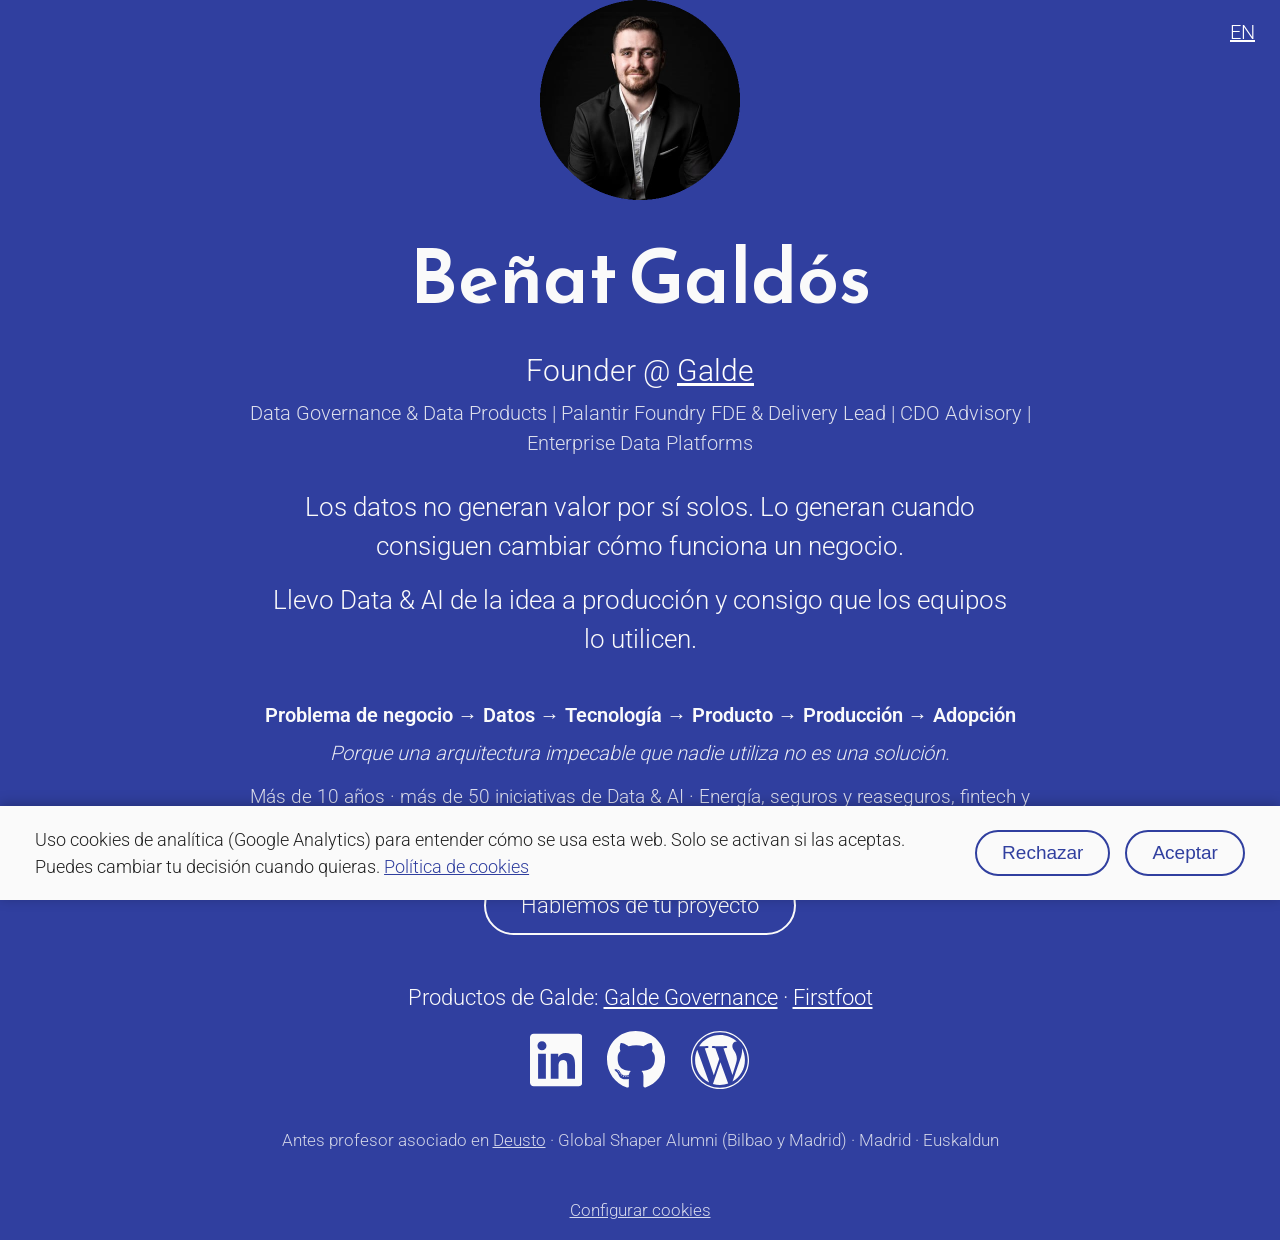
==== es/index.html @ 862dd59a "Update personal microsite" ====
<!DOCTYPE html>
<html lang="es">
	<head>

	<!-- Google Analytics: ahora se carga desde js/cookies.js solo si se aceptan las cookies -->

	<meta charset="utf-8">
	<meta http-equiv="X-UA-Compatible" content="IE=edge">
	<meta name="viewport" content="width=device-width, initial-scale=1.0">

	<title>Beñat Galdós · Data Governance y Palantir Foundry</title>
	<meta name="description" content="Beñat Galdós, fundador de Galde. Data governance, productos de datos y proyectos en Palantir Foundry. Desde Madrid.">

	<!-- Idiomas alternativos y redes sociales -->
	<link rel="alternate" hreflang="en" href="https://benatgaldos.net/">
	<link rel="alternate" hreflang="es" href="https://benatgaldos.net/es/">
	<meta property="og:type" content="website">
	<meta property="og:title" content="Beñat Galdós · Data Governance y Palantir Foundry">
	<meta property="og:description" content="Beñat Galdós, fundador de Galde. Data governance, productos de datos y proyectos en Palantir Foundry. Desde Madrid.">
	<meta property="og:image" content="https://benatgaldos.net/img/benat.png">
	<meta property="og:url" content="https://benatgaldos.net/es/">
	<meta name="twitter:card" content="summary">

	<link rel="icon" href="../img/galde.png" type="image/png" />

	<link rel="preload" href="../fonts/roboto-latin-300-normal.woff2" as="font" type="font/woff2" crossorigin>
	<link rel="preload" href="../fonts/reem-kufi-latin-600-normal.woff2" as="font" type="font/woff2" crossorigin>
	<link rel="stylesheet" href="../css/reset.css">
	<link rel="stylesheet" href="../css/styles.css">
	<link rel="stylesheet" href="../css/themes/indigo-white.css">
	<script src="../js/cookies.js" defer></script>
	</head>
	<body>
		<main>
			<div class="lang"><a href="../" hreflang="en">EN</a></div>
			<div class="logo">
				<span>
					<img src="../img/benat.png" alt="Beñat Galdós" style="width: 100%; height: 100%;"/>
				</span>
			</div>
			<h1 class="intro">Beñat Galdós</h1>
			<div class="tagline">Founder @ <a target="_blank" href="https://galde.app/">Galde</a></div>
			<div class="specialties">Data Governance &amp; Data Products | Palantir Foundry FDE &amp; Delivery Lead | CDO Advisory | Enterprise Data Platforms</div>
			<!-- Mensaje: adaptado de tu "Acerca de" de LinkedIn. Edítalo con tus palabras -->
			<p class="lead">Los datos no generan valor por sí solos. Lo generan cuando consiguen cambiar cómo funciona un negocio.</p>
			<p class="lead">Llevo Data &amp; AI de la idea a producción y consigo que los equipos lo utilicen.</p>
			<div class="flow">Problema de negocio &rarr; Datos &rarr; Tecnolog&iacute;a &rarr; Producto &rarr; Producci&oacute;n &rarr; Adopci&oacute;n</div>
			<p class="quote">Porque una arquitectura impecable que nadie utiliza no es una solución.</p>
			<div class="proof">M&aacute;s de 10 a&ntilde;os &middot; m&aacute;s de 50 iniciativas de Data &amp; AI &middot; Energ&iacute;a, seguros y reaseguros, fintech y marketplaces</div>
			<div class="cta">
				<a class="button" href="mailto:bgaldos@galde.app?subject=Consulta%20sobre%20proyecto">Hablemos de tu proyecto</a>
			</div>
			<!-- Productos: los del footer de galde.app. Puedes añadir una frase corta a cada uno -->
			<div class="products">Productos de Galde: <a target="_blank" href="https://governance.galde.app">Galde Governance</a> &middot; <a target="_blank" href="https://firstfoot.galde.app">Firstfoot</a></div>
			<!-- Iconos: SVG en línea de Font Awesome Free 5.15.4 (https://fontawesome.com, licencia CC BY 4.0: https://fontawesome.com/license/free). Más iconos: https://fontawesome.com/v5/search?m=free&s=brands -->
			<div class="icons-social">
				<a target="_blank" href="https://es.linkedin.com/in/benatgaldos/" aria-label="LinkedIn" title="LinkedIn"><svg class="icon" xmlns="http://www.w3.org/2000/svg" viewBox="0 0 448 512" role="img" aria-hidden="true" focusable="false"><path fill="currentColor" d="M416 32H31.9C14.3 32 0 46.5 0 64.3v383.4C0 465.5 14.3 480 31.9 480H416c17.6 0 32-14.5 32-32.3V64.3c0-17.8-14.4-32.3-32-32.3zM135.4 416H69V202.2h66.5V416zm-33.2-243c-21.3 0-38.5-17.3-38.5-38.5S80.9 96 102.2 96c21.2 0 38.5 17.3 38.5 38.5 0 21.3-17.2 38.5-38.5 38.5zm282.1 243h-66.4V312c0-24.8-.5-56.7-34.5-56.7-34.6 0-39.9 27-39.9 54.9V416h-66.4V202.2h63.7v29.2h.9c8.9-16.8 30.6-34.5 62.9-34.5 67.2 0 79.7 44.3 79.7 101.9V416z"/></svg></a>
				<a target="_blank" href="https://github.com/Benny96" aria-label="GitHub" title="GitHub"><svg class="icon" xmlns="http://www.w3.org/2000/svg" viewBox="0 0 496 512" role="img" aria-hidden="true" focusable="false"><path fill="currentColor" d="M165.9 397.4c0 2-2.3 3.6-5.2 3.6-3.3.3-5.6-1.3-5.6-3.6 0-2 2.3-3.6 5.2-3.6 3-.3 5.6 1.3 5.6 3.6zm-31.1-4.5c-.7 2 1.3 4.3 4.3 4.9 2.6 1 5.6 0 6.2-2s-1.3-4.3-4.3-5.2c-2.6-.7-5.5.3-6.2 2.3zm44.2-1.7c-2.9.7-4.9 2.6-4.6 4.9.3 2 2.9 3.3 5.9 2.6 2.9-.7 4.9-2.6 4.6-4.6-.3-1.9-3-3.2-5.9-2.9zM244.8 8C106.1 8 0 113.3 0 252c0 110.9 69.8 205.8 169.5 239.2 12.8 2.3 17.3-5.6 17.3-12.1 0-6.2-.3-40.4-.3-61.4 0 0-70 15-84.7-29.8 0 0-11.4-29.1-27.8-36.6 0 0-22.9-15.7 1.6-15.4 0 0 24.9 2 38.6 25.8 21.9 38.6 58.6 27.5 72.9 20.9 2.3-16 8.8-27.1 16-33.7-55.9-6.2-112.3-14.3-112.3-110.5 0-27.5 7.6-41.3 23.6-58.9-2.6-6.5-11.1-33.3 2.6-67.9 20.9-6.5 69 27 69 27 20-5.6 41.5-8.5 62.8-8.5s42.8 2.9 62.8 8.5c0 0 48.1-33.6 69-27 13.7 34.7 5.2 61.4 2.6 67.9 16 17.7 25.8 31.5 25.8 58.9 0 96.5-58.9 104.2-114.8 110.5 9.2 7.9 17 22.9 17 46.4 0 33.7-.3 75.4-.3 83.6 0 6.5 4.6 14.4 17.3 12.1C428.2 457.8 496 362.9 496 252 496 113.3 383.5 8 244.8 8zM97.2 352.9c-1.3 1-1 3.3.7 5.2 1.6 1.6 3.9 2.3 5.2 1 1.3-1 1-3.3-.7-5.2-1.6-1.6-3.9-2.3-5.2-1zm-10.8-8.1c-.7 1.3.3 2.9 2.3 3.9 1.6 1 3.6.7 4.3-.7.7-1.3-.3-2.9-2.3-3.9-2-.6-3.6-.3-4.3.7zm32.4 35.6c-1.6 1.3-1 4.3 1.3 6.2 2.3 2.3 5.2 2.6 6.5 1 1.3-1.3.7-4.3-1.3-6.2-2.2-2.3-5.2-2.6-6.5-1zm-11.4-14.7c-1.6 1-1.6 3.6 0 5.9 1.6 2.3 4.3 3.3 5.6 2.3 1.6-1.3 1.6-3.9 0-6.2-1.4-2.3-4-3.3-5.6-2z"/></svg></a>
				<a target="_blank" href="https://www.bennytacora.com/es/" aria-label="Blog" title="Blog"><svg class="icon" xmlns="http://www.w3.org/2000/svg" viewBox="0 0 512 512" role="img" aria-hidden="true" focusable="false"><path fill="currentColor" d="M61.7 169.4l101.5 278C92.2 413 43.3 340.2 43.3 256c0-30.9 6.6-60.1 18.4-86.6zm337.9 75.9c0-26.3-9.4-44.5-17.5-58.7-10.8-17.5-20.9-32.4-20.9-49.9 0-19.6 14.8-37.8 35.7-37.8.9 0 1.8.1 2.8.2-37.9-34.7-88.3-55.9-143.7-55.9-74.3 0-139.7 38.1-177.8 95.9 5 .2 9.7.3 13.7.3 22.2 0 56.7-2.7 56.7-2.7 11.5-.7 12.8 16.2 1.4 17.5 0 0-11.5 1.3-24.3 2l77.5 230.4L249.8 247l-33.1-90.8c-11.5-.7-22.3-2-22.3-2-11.5-.7-10.1-18.2 1.3-17.5 0 0 35.1 2.7 56 2.7 22.2 0 56.7-2.7 56.7-2.7 11.5-.7 12.8 16.2 1.4 17.5 0 0-11.5 1.3-24.3 2l76.9 228.7 21.2-70.9c9-29.4 16-50.5 16-68.7zm-139.9 29.3l-63.8 185.5c19.1 5.6 39.2 8.7 60.1 8.7 24.8 0 48.5-4.3 70.6-12.1-.6-.9-1.1-1.9-1.5-2.9l-65.4-179.2zm183-120.7c.9 6.8 1.4 14 1.4 21.9 0 21.6-4 45.8-16.2 76.2l-65 187.9C426.2 403 468.7 334.5 468.7 256c0-37-9.4-71.8-26-102.1zM504 256c0 136.8-111.3 248-248 248C119.2 504 8 392.7 8 256 8 119.2 119.2 8 256 8c136.7 0 248 111.2 248 248zm-11.4 0c0-130.5-106.2-236.6-236.6-236.6C125.5 19.4 19.4 125.5 19.4 256S125.6 492.6 256 492.6c130.5 0 236.6-106.1 236.6-236.6z"/></svg></a>
			</div>
			<div class="small">Antes profesor asociado en <a target="_blank" href="https://www.deusto.es/en/home/we-are-deusto/faculties/engineering">Deusto</a> &middot; Global Shaper Alumni (Bilbao y Madrid) &middot; Madrid &middot; Euskaldun</div>
			<div class="small"><a href="#" data-cookie-settings>Configurar cookies</a></div>
		</main>
	</body>
</html>
---- css/styles.css ----
/* Fuentes alojadas en este repo (sin Google Fonts). Origen y licencias: ver fonts/README.md */

@font-face {
	font-family: 'Roboto';
	font-style: normal;
	font-weight: 300;
	font-display: swap;
	src: url('../fonts/roboto-latin-300-normal.woff2') format('woff2');
}

@font-face {
	font-family: 'Roboto';
	font-style: normal;
	font-weight: 600;
	font-display: swap;
	src: url('../fonts/roboto-latin-600-normal.woff2') format('woff2');
}

@font-face {
	font-family: 'Reem Kufi';
	font-style: normal;
	font-weight: 600;
	font-display: swap;
	src: url('../fonts/reem-kufi-latin-600-normal.woff2') format('woff2');
}

/* Typography */

html {
	font-family: 'Roboto', sans-serif;
}

@media (min-width: 576px) {
	html {
		font-size: 14px;
	}
}

@media (min-width: 768px) {
	html {
		font-size: 16px;
	}
}

@media (min-width: 992px) {
	html {
		font-size: 18px;
	}
}

@media (min-width: 1200px) {
	html {
		font-size: 20px;
	}
}

.icons-social .icon {
	height: 3em;
	width: auto;
	vertical-align: middle;
}

/* Custom Styles */

main {
	display: flex;
	flex-direction: column;
	min-height: 100vh;
	justify-content: center;
	padding: 0 30px;
	text-align: center;
}

main > .logo {
    display: block;
    margin-left: auto;
    margin-right: auto;
    width: 10rem;
	height: 10rem;
}

main > .intro {
	font-family: 'Reem Kufi', sans-serif;
	font-size: 3.75em;
	font-weight: 600;
}

main > .tagline {
	font-size: 1.5rem;
	margin: 1.5rem 0;
	font-weight: 100;
}

main > .contact {
	font-size: 1.5rem;
	margin: 1.5rem 0;
	font-weight: 100;
}

main > .inspiration {
	font-size: 1.5rem;
	margin: 1.5rem 0;
	font-weight: 100;
}

.icons-social .icon {
	padding: 10px;
	box-sizing: content-box;
}

.devto {
	margin-bottom: -0.20rem;
}

.devto svg {
	margin-bottom: -0.20rem;
	margin-left: 0.675rem;;
	width: 2.65rem;
	height: 2.65rem;
}

/* ---- Añadidos oct 2026: posicionamiento, CTA, idioma ---- */

main {
	position: relative;
}

.lang {
	position: absolute;
	top: 1rem;
	right: 1.25rem;
	font-size: 1rem;
}

main > .intro {
	margin-top: 1rem;
}

main > .tagline {
	margin: 1rem 0 0.5rem;
}

main > .specialties {
	font-size: 1rem;
	line-height: 1.5;
	max-width: 40rem;
	margin: 0 auto 1.5rem;
	opacity: 0.85;
}

main > .lead {
	font-size: 1.3rem;
	line-height: 1.5;
	max-width: 38rem;
	margin: 0 auto 0.75rem;
	font-weight: 300;
}

main > .flow {
	font-size: 1rem;
	line-height: 1.6;
	max-width: 40rem;
	margin: 1.25rem auto 0.5rem;
	font-weight: 600;
}

main > .quote {
	font-size: 1rem;
	font-style: italic;
	max-width: 36rem;
	margin: 0 auto 1rem;
	opacity: 0.9;
}

main > .proof {
	font-size: 0.95rem;
	max-width: 40rem;
	margin: 0 auto 1.25rem;
	opacity: 0.85;
}

main > .cta {
	margin: 1rem 0 1.5rem;
}

.button {
	display: inline-block;
	padding: 0.75rem 1.75rem;
	border: 2px solid #FAFAFA;
	border-radius: 999px;
	font-size: 1.1rem;
	text-decoration: none;
}

main > .products {
	font-size: 1.1rem;
	margin: 1rem 0 0.5rem;
}

main > .small {
	font-size: 0.85rem;
	opacity: 0.8;
	margin: 1.5rem 0 1rem;
}

.icons-social a {
	text-decoration: none;
}

/* ---- Aviso de cookies y páginas de texto ---- */

#cookie-banner {
	position: fixed;
	left: 0;
	right: 0;
	bottom: 0;
	z-index: 1000;
	display: flex;
	flex-wrap: wrap;
	align-items: center;
	justify-content: center;
	gap: 1rem;
	padding: 1rem 1.25rem;
	background: #FAFAFA;
	color: #212121;
	font-size: 0.9rem;
	line-height: 1.5;
	box-shadow: 0 -2px 12px rgba(0, 0, 0, 0.25);
}

#cookie-banner p {
	margin: 0;
	max-width: 46rem;
}

#cookie-banner a {
	color: #303F9F;
}

.cookie-actions {
	display: flex;
	gap: 0.75rem;
}

/* Los dos botones tienen el mismo peso visual */
.cookie-actions button {
	padding: 0.5rem 1.25rem;
	border: 2px solid #303F9F;
	border-radius: 999px;
	background: #FAFAFA;
	color: #303F9F;
	font-size: 0.95rem;
	cursor: pointer;
}

.cookie-actions button:hover,
.cookie-actions button:focus {
	background: #303F9F;
	color: #FAFAFA;
}

main.doc {
	max-width: 46rem;
	margin: 0 auto;
	justify-content: flex-start;
	text-align: left;
	padding: 3rem 30px;
	font-size: 1rem;
	line-height: 1.6;
}

main.doc h1 {
	font-family: 'Reem Kufi', sans-serif;
	font-size: 2.5rem;
	font-weight: 600;
	margin-bottom: 1.5rem;
}

main.doc h2 {
	font-size: 1.2rem;
	font-weight: 600;
	margin: 1.75rem 0 0.5rem;
}

main.doc table {
	width: 100%;
	border-collapse: collapse;
	margin: 0.5rem 0;
	font-size: 0.9rem;
}

main.doc th,
main.doc td {
	border: 1px solid rgba(250, 250, 250, 0.4);
	padding: 0.5rem;
	text-align: left;
	vertical-align: top;
}

main.doc code {
	font-family: monospace;
}
---- css/themes/indigo-white.css ----
/* Theme */

main {
	background: #303F9F;
	color: #FAFAFA;
}

.icons-social a {
	color: #FAFAFA;
}

.icons-social a svg path{
	fill: #FAFAFA;
}

.tagline a {
	color: #FFFFFF;
}

.contact a {
	color: #FFFFFF;
}

.inspiration a {
	color: #FFFFFF;
}

.lang a,
.products a,
.small a {
	color: #FFFFFF;
}

.button {
	color: #FAFAFA;
}

.button:hover,
.button:focus {
	background: #FAFAFA;
	color: #303F9F;
}

body {
	background: #303F9F;
}

main.doc a {
	color: #FFFFFF;
}
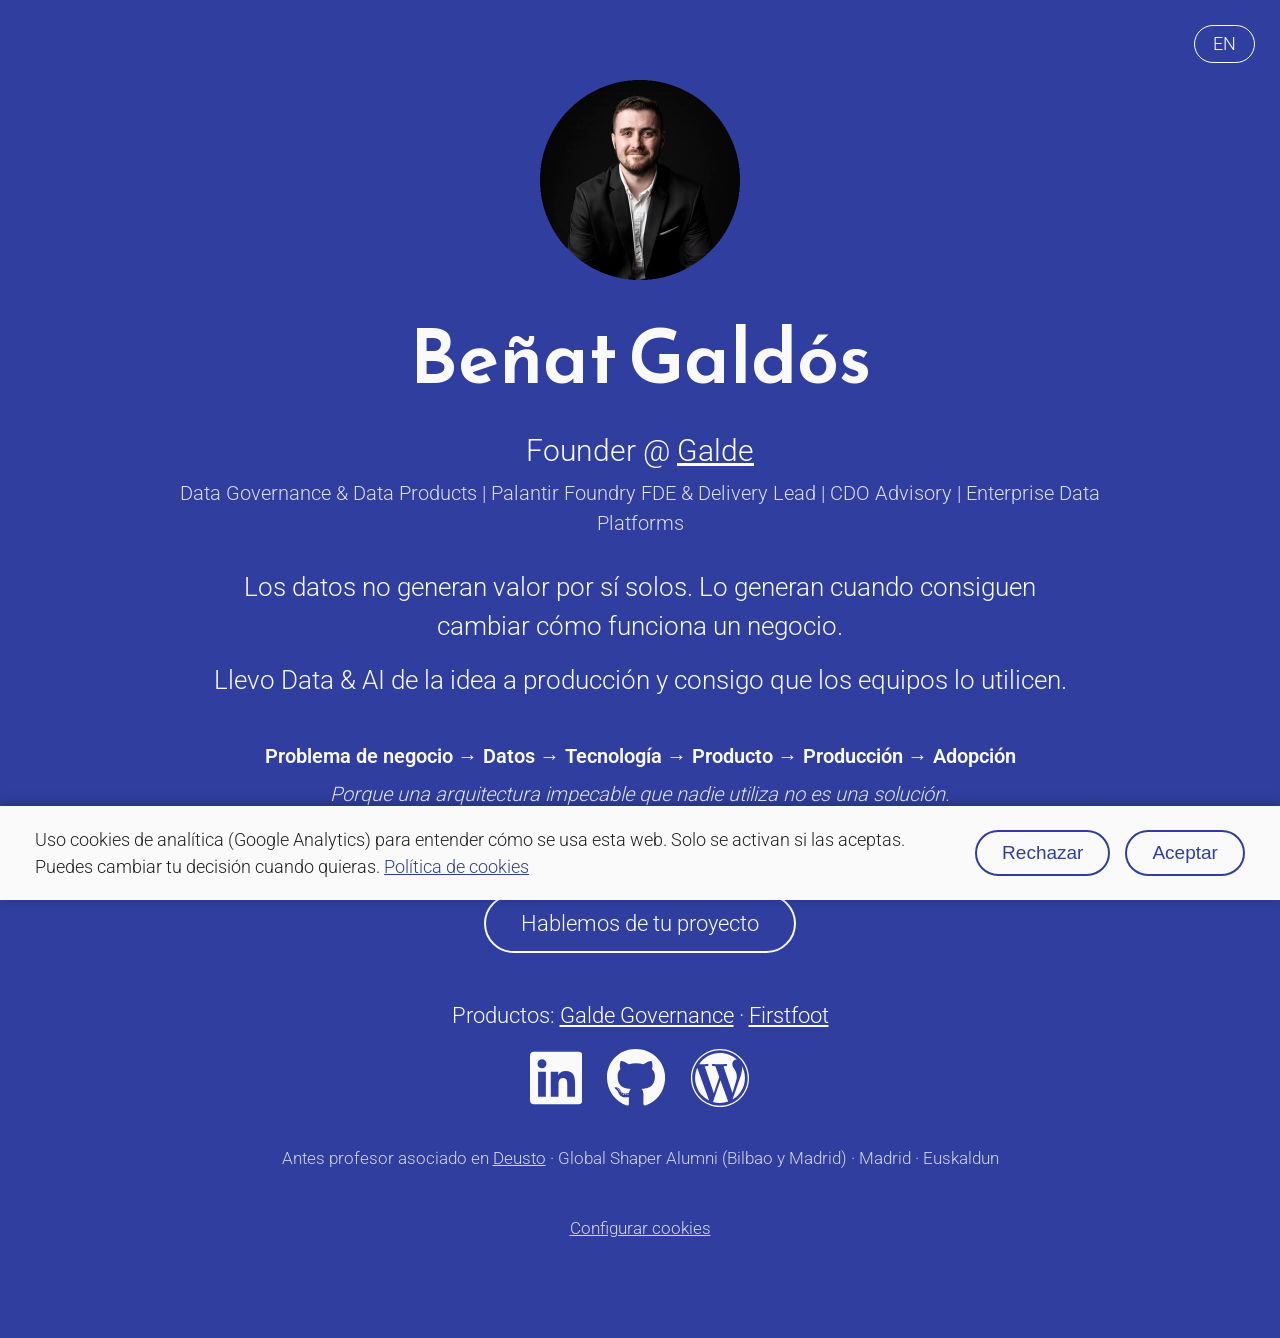
==== commit f6caa67e: "Upgrade visuals and data management" ====
--- a/es/index.html
+++ b/es/index.html
@@ -14,6 +14,8 @@
 	<!-- Idiomas alternativos y redes sociales -->
 	<link rel="alternate" hreflang="en" href="https://benatgaldos.net/">
 	<link rel="alternate" hreflang="es" href="https://benatgaldos.net/es/">
+	<link rel="alternate" hreflang="x-default" href="https://benatgaldos.net/">
+	<link rel="canonical" href="https://benatgaldos.net/es/">
 	<meta property="og:type" content="website">
 	<meta property="og:title" content="Beñat Galdós · Data Governance y Palantir Foundry">
 	<meta property="og:description" content="Beñat Galdós, fundador de Galde. Data governance, productos de datos y proyectos en Palantir Foundry. Desde Madrid.">
@@ -29,6 +31,46 @@
 	<link rel="stylesheet" href="../css/styles.css">
 	<link rel="stylesheet" href="../css/themes/indigo-white.css">
 	<script src="../js/cookies.js" defer></script>
+	<!-- Datos estructurados (schema.org/Person): ayudan a buscadores y asistentes de IA a identificarte y distinguirte de otras personas con tu apellido -->
+	<script type="application/ld+json">
+	{
+	  "@context": "https://schema.org",
+	  "@type": "Person",
+	  "name": "Beñat Galdós",
+	  "alternateName": [
+	    "Benat Galdos",
+	    "Beñat Galdós Aizpurua"
+	  ],
+	  "url": "https://benatgaldos.net/",
+	  "image": "https://benatgaldos.net/img/benat.png",
+	  "description": "Fundador de Galde. Data governance, productos de datos y proyectos en Palantir Foundry, desde Madrid.",
+	  "jobTitle": "Founder, Data Governance & Palantir Foundry",
+	  "worksFor": {
+	    "@type": "Organization",
+	    "name": "Galde",
+	    "url": "https://galde.app/"
+	  },
+	  "address": {
+	    "@type": "PostalAddress",
+	    "addressLocality": "Madrid",
+	    "addressCountry": "ES"
+	  },
+	  "knowsAbout": [
+	    "Data Governance",
+	    "Data Products",
+	    "Palantir Foundry",
+	    "Enterprise Data Platforms",
+	    "CDO Advisory",
+	    "Data & AI"
+	  ],
+	  "sameAs": [
+	    "https://www.linkedin.com/in/benatgaldos/",
+	    "https://github.com/Benny96",
+	    "https://x.com/benat_galdos",
+	    "https://www.bennytacora.com/"
+	  ]
+	}
+	</script>
 	</head>
 	<body>
 		<main>
@@ -51,7 +93,7 @@
 				<a class="button" href="mailto:bgaldos@galde.app?subject=Consulta%20sobre%20proyecto">Hablemos de tu proyecto</a>
 			</div>
 			<!-- Productos: los del footer de galde.app. Puedes añadir una frase corta a cada uno -->
-			<div class="products">Productos de Galde: <a target="_blank" href="https://governance.galde.app">Galde Governance</a> &middot; <a target="_blank" href="https://firstfoot.galde.app">Firstfoot</a></div>
+			<div class="products">Productos: <a target="_blank" href="https://governance.galde.app">Galde Governance</a> &middot; <a target="_blank" href="https://firstfoot.galde.app">Firstfoot</a></div>
 			<!-- Iconos: SVG en línea de Font Awesome Free 5.15.4 (https://fontawesome.com, licencia CC BY 4.0: https://fontawesome.com/license/free). Más iconos: https://fontawesome.com/v5/search?m=free&s=brands -->
 			<div class="icons-social">
 				<a target="_blank" href="https://es.linkedin.com/in/benatgaldos/" aria-label="LinkedIn" title="LinkedIn"><svg class="icon" xmlns="http://www.w3.org/2000/svg" viewBox="0 0 448 512" role="img" aria-hidden="true" focusable="false"><path fill="currentColor" d="M416 32H31.9C14.3 32 0 46.5 0 64.3v383.4C0 465.5 14.3 480 31.9 480H416c17.6 0 32-14.5 32-32.3V64.3c0-17.8-14.4-32.3-32-32.3zM135.4 416H69V202.2h66.5V416zm-33.2-243c-21.3 0-38.5-17.3-38.5-38.5S80.9 96 102.2 96c21.2 0 38.5 17.3 38.5 38.5 0 21.3-17.2 38.5-38.5 38.5zm282.1 243h-66.4V312c0-24.8-.5-56.7-34.5-56.7-34.6 0-39.9 27-39.9 54.9V416h-66.4V202.2h63.7v29.2h.9c8.9-16.8 30.6-34.5 62.9-34.5 67.2 0 79.7 44.3 79.7 101.9V416z"/></svg></a>
--- a/css/styles.css
+++ b/css/styles.css
@@ -67,7 +67,7 @@
 	flex-direction: column;
 	min-height: 100vh;
 	justify-content: center;
-	padding: 0 30px;
+	padding: 3rem 20px;
 	text-align: center;
 }
 
@@ -127,9 +127,20 @@
 
 .lang {
 	position: absolute;
-	top: 1rem;
+	top: 1.25rem;
 	right: 1.25rem;
-	font-size: 1rem;
+	font-size: 0.9rem;
+}
+
+/* Selector de idioma como botón (píldora) */
+.lang a {
+	display: inline-block;
+	padding: 0.35rem 0.9rem;
+	border: 1.5px solid currentColor;
+	border-radius: 999px;
+	line-height: 1.2;
+	text-decoration: none;
+	transition: background 0.2s ease, color 0.2s ease;
 }
 
 main > .intro {
@@ -143,7 +154,7 @@
 main > .specialties {
 	font-size: 1rem;
 	line-height: 1.5;
-	max-width: 40rem;
+	max-width: 48rem;
 	margin: 0 auto 1.5rem;
 	opacity: 0.85;
 }
@@ -151,7 +162,7 @@
 main > .lead {
 	font-size: 1.3rem;
 	line-height: 1.5;
-	max-width: 38rem;
+	max-width: 44rem;
 	margin: 0 auto 0.75rem;
 	font-weight: 300;
 }
@@ -159,7 +170,7 @@
 main > .flow {
 	font-size: 1rem;
 	line-height: 1.6;
-	max-width: 40rem;
+	max-width: 48rem;
 	margin: 1.25rem auto 0.5rem;
 	font-weight: 600;
 }
@@ -167,14 +178,14 @@
 main > .quote {
 	font-size: 1rem;
 	font-style: italic;
-	max-width: 36rem;
+	max-width: 44rem;
 	margin: 0 auto 1rem;
 	opacity: 0.9;
 }
 
 main > .proof {
 	font-size: 0.95rem;
-	max-width: 40rem;
+	max-width: 48rem;
 	margin: 0 auto 1.25rem;
 	opacity: 0.85;
 }
@@ -226,6 +237,32 @@
 	font-size: 0.9rem;
 	line-height: 1.5;
 	box-shadow: 0 -2px 12px rgba(0, 0, 0, 0.25);
+	/* Aparece con un fade suave unos instantes después de cargar la página */
+	animation: cookie-in 0.45s ease-out 0.5s backwards;
+	transition: opacity 0.3s ease, transform 0.3s ease;
+}
+
+#cookie-banner.closing {
+	opacity: 0;
+	transform: translateY(16px);
+}
+
+@keyframes cookie-in {
+	from {
+		opacity: 0;
+		transform: translateY(16px);
+	}
+	to {
+		opacity: 1;
+		transform: translateY(0);
+	}
+}
+
+@media (prefers-reduced-motion: reduce) {
+	#cookie-banner {
+		animation: none;
+		transition: none;
+	}
 }
 
 #cookie-banner p {
@@ -301,3 +338,10 @@
 	font-family: monospace;
 }
 
+
+/* Más aire en pantallas grandes */
+@media (min-width: 768px) {
+	main {
+		padding: 4rem 40px;
+	}
+}
--- a/css/themes/indigo-white.css
+++ b/css/themes/indigo-white.css
@@ -49,3 +49,9 @@
 	color: #FFFFFF;
 }
 
+.lang a:hover,
+.lang a:focus {
+	background: #FAFAFA;
+	color: #303F9F;
+}
+
